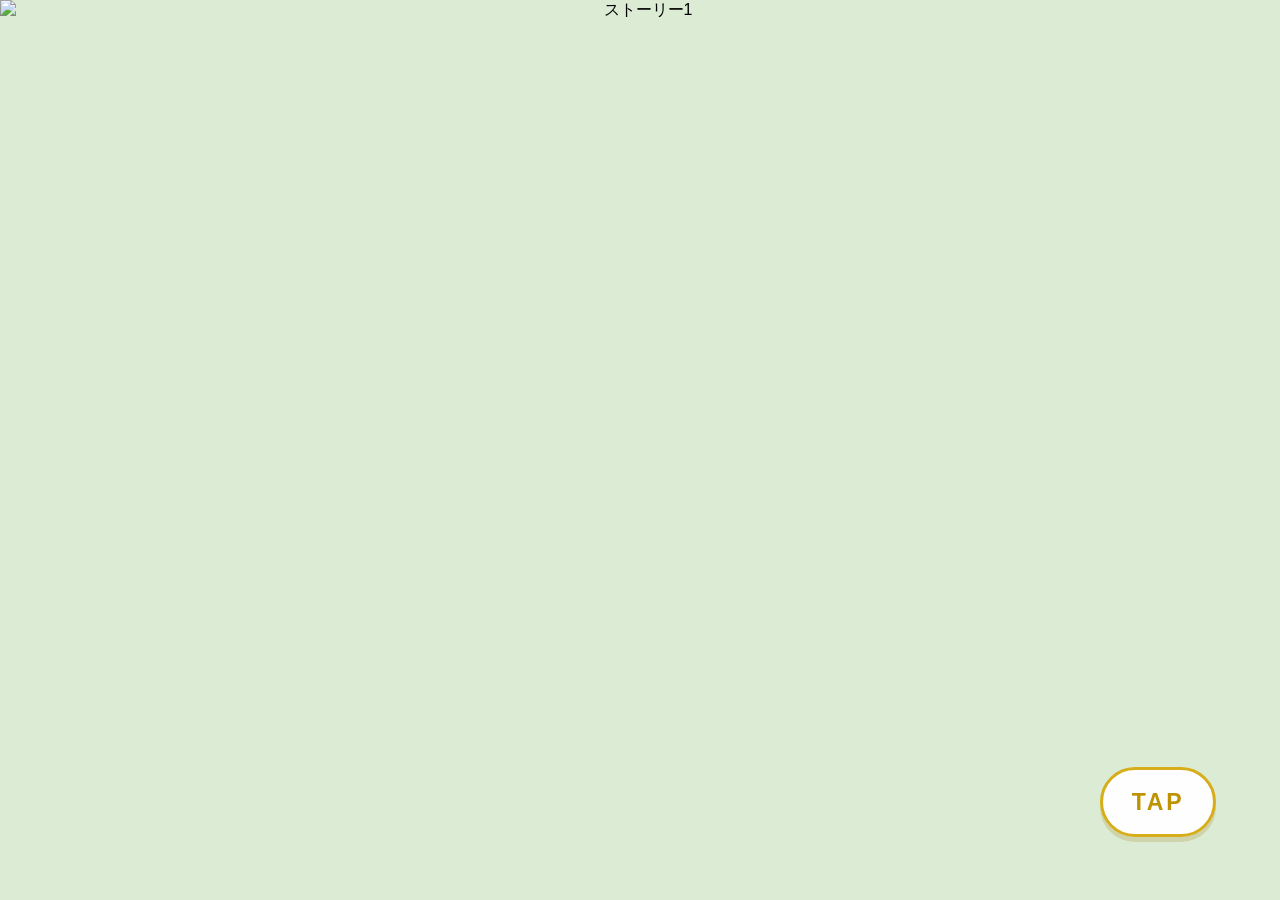
==== index.htm @ c11ceab6 "Add files via upload" ====
<!DOCTYPE html>
<html lang="ja">
<head>
  <meta charset="UTF-8">

  <meta
    name="viewport"
    content="width=device-width, initial-scale=1.0"
  >

  <meta
    name="description"
    content="動物たちと会社をつくるカードゲーム"
  >

  <title>どうぶつ会社づくりゲーム</title>

  <link
    rel="stylesheet"
    href="style.css"
  >
</head>

<body>

  <main id="app">


    <!-- ========================================
         1. ストーリー画面
    ========================================= -->

    <section
      id="storyScreen"
      class="screen active"
      aria-label="ゲームのストーリー"
    >

      <button
        id="storyNextButton"
        class="story-button"
        type="button"
        aria-label="次のストーリーへ進む"
      >

        <img
          id="storyImage"
          class="story-image"
          src="images/story-1.png"
          alt="ストーリー1"
        >

        <span
          id="storyActionButton"
          class="story-action-button"
        >
          TAP
        </span>

      </button>

    </section>


    <!-- ========================================
         2. プレイヤー人数選択画面
    ========================================= -->

    <section
      id="playerSelectScreen"
      class="screen player-select-screen"
      aria-labelledby="playerSelectTitle"
    >

      <div
        class="player-select-overlay"
        aria-hidden="true"
      ></div>

      <div class="player-select-content">

        <h1
          id="playerSelectTitle"
          class="player-select-title"
        >
          プレイヤー数を選択してください
        </h1>


        <div
          id="playerIcons"
          class="player-icons"
          aria-hidden="true"
        ></div>


        <p
          id="playerNumber"
          class="player-number"
          aria-live="polite"
        >
          2
        </p>


        <div class="player-stepper">

          <button
            id="minusButton"
            class="player-count-button"
            type="button"
            aria-label="プレイヤー人数を減らす"
          >
            －
          </button>

          <button
            id="plusButton"
            class="player-count-button"
            type="button"
            aria-label="プレイヤー人数を増やす"
          >
            ＋
          </button>

        </div>


        <button
          id="confirmPlayersButton"
          class="decision-button"
          type="button"
        >
          決定
        </button>

      </div>

    </section>


    <!-- ========================================
         3. 会社カード登録画面
    ========================================= -->

    <section
      id="companyScreen"
      class="screen registration-screen"
      aria-labelledby="companyRegisterTitle"
    >

      <div class="registration-container">


        <header class="registration-header">

          <p class="registration-step">
            COMPANY REGISTRATION
          </p>

          <h1
            id="companyRegisterTitle"
            class="registration-title"
          >
            会社カードを読み込んでください
          </h1>

          <p
            id="companyCurrentPlayer"
            class="current-player-label"
            aria-live="polite"
          >
            プレイヤー1
          </p>

        </header>


        <!-- プレイヤーごとの会社登録状況 -->

        <div
          id="companyList"
          class="company-list"
          aria-label="会社カードの登録状況"
        ></div>


        <!-- 読み取った会社カードのプレビュー -->

        <section
          id="companyPreviewArea"
          class="company-preview-area hidden"
          aria-labelledby="companyPreviewName"
        >

          <div class="company-preview-image-frame">

            <img
              id="companyPreviewImage"
              class="company-preview-image"
              src=""
              alt=""
            >

          </div>


          <div class="company-preview-info">

            <p class="company-preview-caption">
              読み取った会社
            </p>

            <h2
              id="companyPreviewName"
              class="company-preview-name"
            ></h2>

            <p
              id="companyPreviewIndustry"
              class="company-preview-industry"
            ></p>


            <div class="company-score-colors">

              <p class="company-score-colors-title">
                業績に反映されるスキル
              </p>

              <div
                id="companyScoreColorList"
                class="company-score-color-list"
              ></div>

            </div>

          </div>

        </section>


        <!-- NFC未接続時の仮読み取り -->

        <div class="prototype-control">

          <p class="prototype-note">
            NFC未接続時は、下のボタンで会社カードの読み取りを再現できます。
          </p>

          <button
            id="mockCompanyScanButton"
            class="scan-button"
            type="button"
          >
            会社カードを読み取る
          </button>

        </div>

      </div>

    </section>


    <!-- ========================================
         4. 社員カード登録画面
    ========================================= -->

    <section
      id="employeeScreen"
      class="screen registration-screen"
      aria-labelledby="employeeRegisterTitle"
    >

      <div class="registration-container">


        <header class="employee-header">

          <div class="employee-header-copy">

            <p class="registration-step">
              EMPLOYEE REGISTRATION
            </p>

            <h1
              id="employeeRegisterTitle"
              class="registration-title employee-title"
            >
              社員を登録してください
            </h1>

            <p
              id="employeeCurrentPlayer"
              class="current-player-label employee-player-label"
              aria-live="polite"
            >
              プレイヤー1
            </p>

          </div>


          <!-- 登録済み社員4人 -->

          <div
            id="employeeSlots"
            class="employee-slots"
            aria-label="登録済み社員"
          ></div>

        </header>


        <div class="employee-main">


          <!-- 社員画像プレビュー -->

          <section
            class="employee-preview-section"
            aria-labelledby="employeePreviewName"
          >

            <div class="employee-preview-circle">

              <img
                id="employeePreview"
                class="employee-preview-image is-empty"
                alt=""
              >

            </div>

            <p
              id="employeePreviewName"
              class="employee-preview-name"
              aria-live="polite"
            >
              社員カードを読み込んでください
            </p>

          </section>


          <!-- 社員情報 -->

          <section class="employee-controls">


            <div
              id="employeeSkillPreview"
              class="employee-skill-preview hidden"
            >

              <h2 class="employee-skill-title">
                社員の能力
              </h2>


              <div class="employee-company-score">

                <span class="employee-company-score-label">
                  この会社に加算される業績
                </span>

                <strong
                  id="employeeCompanyScore"
                  class="employee-company-score-value"
                >
                  ＋0pt
                </strong>

              </div>


              <div class="employee-skill-list">


                <!-- 赤：体力 -->

                <div
                  class="employee-skill-row"
                  data-skill-color="red"
                >

                  <span
                    class="skill-color-dot skill-color-dot--red"
                    aria-hidden="true"
                  ></span>

                  <span class="employee-skill-label">
                    体力
                  </span>

                  <div class="employee-skill-track">

                    <div
                      id="employeeSkillRedBar"
                      class="employee-skill-fill employee-skill-fill--red"
                    ></div>

                  </div>

                  <strong
                    id="employeeSkillRedValue"
                    class="employee-skill-value"
                  >
                    0
                  </strong>

                </div>


                <!-- 黄：コミュ力 -->

                <div
                  class="employee-skill-row"
                  data-skill-color="yellow"
                >

                  <span
                    class="skill-color-dot skill-color-dot--yellow"
                    aria-hidden="true"
                  ></span>

                  <span class="employee-skill-label">
                    コミュ力
                  </span>

                  <div class="employee-skill-track">

                    <div
                      id="employeeSkillYellowBar"
                      class="employee-skill-fill employee-skill-fill--yellow"
                    ></div>

                  </div>

                  <strong
                    id="employeeSkillYellowValue"
                    class="employee-skill-value"
                  >
                    0
                  </strong>

                </div>


                <!-- 青：知力 -->

                <div
                  class="employee-skill-row"
                  data-skill-color="blue"
                >

                  <span
                    class="skill-color-dot skill-color-dot--blue"
                    aria-hidden="true"
                  ></span>

                  <span class="employee-skill-label">
                    知力
                  </span>

                  <div class="employee-skill-track">

                    <div
                      id="employeeSkillBlueBar"
                      class="employee-skill-fill employee-skill-fill--blue"
                    ></div>

                  </div>

                  <strong
                    id="employeeSkillBlueValue"
                    class="employee-skill-value"
                  >
                    0
                  </strong>

                </div>


                <!-- ピンク：器用さ -->

                <div
                  class="employee-skill-row"
                  data-skill-color="pink"
                >

                  <span
                    class="skill-color-dot skill-color-dot--pink"
                    aria-hidden="true"
                  ></span>

                  <span class="employee-skill-label">
                    器用さ
                  </span>

                  <div class="employee-skill-track">

                    <div
                      id="employeeSkillPinkBar"
                      class="employee-skill-fill employee-skill-fill--pink"
                    ></div>

                  </div>

                  <strong
                    id="employeeSkillPinkValue"
                    class="employee-skill-value"
                  >
                    0
                  </strong>

                </div>

              </div>


              <!-- 食性・生息地・特性 -->

              <div
                id="employeeTraitList"
                class="employee-trait-list"
                aria-label="社員の属性"
              ></div>

            </div>


            <!-- 社員カード読み取り -->

            <button
              id="mockEmployeeScanButton"
              class="employee-scan-button"
              type="button"
            >
              社員カードを読み取る
            </button>


            <!-- 社員登録 -->

            <button
              id="registerEmployeeButton"
              class="employee-register-button"
              type="button"
              disabled
            >
              登録
            </button>


            <!-- 取り消し -->

            <button
              id="cancelEmployeeButton"
              class="employee-cancel-button"
              type="button"
            >
              取り消し
            </button>


            <!-- 会社登録完了 -->

            <button
              id="finishEmployeeButton"
              class="finish-employee-button hidden"
              type="button"
            >
              この会社の登録を完了
            </button>

          </section>

        </div>

      </div>

    </section>


    <!-- ========================================
         5. ゲーム画面
    ========================================= -->

    <section
      id="gameScreen"
      class="screen game-screen"
      aria-labelledby="gameTitle"
    >

      <div class="game-board">


        <!-- ヘッダー -->

        <header class="game-header">

          <div class="turn-display">

            <span class="turn-label">
              ターン
            </span>

            <strong
              id="turnDisplay"
              class="turn-number"
              aria-live="polite"
            >
              1/5
            </strong>

          </div>


          <h1
            id="gameTitle"
            class="game-title"
          >
            イベントカード
          </h1>


          <div
            class="game-header-space"
            aria-hidden="true"
          ></div>

        </header>


        <!-- メインエリア -->

        <div class="game-main-layout">


          <!-- イベントカード -->

          <section
            class="event-section"
            aria-labelledby="eventTitle"
          >

            <div class="event-card-frame">

              <img
                id="eventImage"
                class="event-card-image"
                src=""
                alt="イベントカード"
              >

            </div>


            <div class="event-control-area">

              <p class="event-current-label">
                CURRENT EVENT
              </p>

              <h2
                id="eventTitle"
                class="event-title"
              >
                イベント
              </h2>

              <p
                id="eventStatusText"
                class="event-status-text"
                aria-live="polite"
              >
                カードの内容を確認してください。
              </p>

              <button
                id="nextTurnButton"
                class="execute-event-button"
                type="button"
              >
                イベントを実行
              </button>

            </div>

          </section>


          <!-- ランキング -->

          <aside
            class="ranking-panel"
            aria-labelledby="rankingPanelTitle"
          >

            <h2
              id="rankingPanelTitle"
              class="ranking-main-title"
            >
              現在の状況
            </h2>


            <section class="ranking-section">

              <h3 class="ranking-title">
                業績ランキング
              </h3>

              <ol
                id="performanceRanking"
                class="ranking-list"
              ></ol>

            </section>


            <section class="ranking-section">

              <h3 class="ranking-title">
                ホワイト度ランキング
              </h3>

              <ol
                id="whiteRanking"
                class="ranking-list"
              ></ol>

            </section>


            <div
              id="gameAdvice"
              class="game-advice"
              aria-live="polite"
            >
              バランスの良い会社づくりを目指しましょう。
            </div>

          </aside>

        </div>


        <!-- 会社ごとの業績 -->

        <section
          id="companyStats"
          class="company-stats"
          aria-label="会社ごとの業績とホワイト度"
        ></section>

      </div>

    </section>


    <!-- ========================================
         6. 結果画面
    ========================================= -->

    <section
      id="resultScreen"
      class="screen result-screen"
      aria-labelledby="resultTitle"
    >

      <div class="result-container">

        <p class="result-subtitle">
          FINAL RESULT
        </p>

        <h1
          id="resultTitle"
          class="result-title"
        >
          ゲーム終了！
        </h1>

        <div
          id="resultRanking"
          class="result-ranking"
          aria-label="最終順位"
        ></div>

        <button
          id="restartButton"
          class="restart-button"
          type="button"
        >
          もう一度遊ぶ
        </button>

      </div>

    </section>

  </main>


  <!-- ========================================
       イベント選択モーダル
  ========================================= -->

  <div
    id="eventModal"
    class="event-modal hidden"
    role="dialog"
    aria-modal="true"
    aria-labelledby="eventModalTitle"
    aria-describedby="eventModalMessage"
  >

    <div class="event-modal-panel">

      <p
        id="eventModalCompany"
        class="event-modal-company"
      ></p>

      <h2
        id="eventModalTitle"
        class="event-modal-title"
      >
        イベント
      </h2>

      <p
        id="eventModalMessage"
        class="event-modal-message"
      ></p>


      <!-- イベント対象社員 -->

      <div
        id="eventModalEmployeePreview"
        class="event-modal-employee-preview hidden"
      >

        <img
          id="eventModalEmployeeImage"
          class="event-modal-employee-image"
          src=""
          alt=""
        >

        <div>

          <p
            id="eventModalEmployeeName"
            class="event-modal-employee-name"
          ></p>

          <p
            id="eventModalEmployeeDetail"
            class="event-modal-employee-detail"
          ></p>

        </div>

      </div>


      <!-- イベント選択肢 -->

      <div
        id="eventModalOptions"
        class="event-modal-options"
      ></div>

    </div>

  </div>


  <!-- ========================================
       社員交換モーダル
  ========================================= -->

  <div
    id="employeeExchangeModal"
    class="event-modal hidden"
    role="dialog"
    aria-modal="true"
    aria-labelledby="employeeExchangeTitle"
  >

    <div class="event-modal-panel">

      <h2
        id="employeeExchangeTitle"
        class="event-modal-title"
      >
        社員を交換
      </h2>

      <p
        id="employeeExchangeMessage"
        class="event-modal-message"
      ></p>

      <div
        id="employeeExchangeOptions"
        class="event-modal-options"
      ></div>

    </div>

  </div>


  <!-- ========================================
       確認モーダル
  ========================================= -->

  <div
    id="confirmModal"
    class="event-modal hidden"
    role="dialog"
    aria-modal="true"
    aria-labelledby="confirmModalTitle"
  >

    <div class="event-modal-panel confirm-modal-panel">

      <h2
        id="confirmModalTitle"
        class="event-modal-title"
      >
        確認
      </h2>

      <p
        id="confirmModalMessage"
        class="event-modal-message"
      ></p>

      <div class="confirm-modal-actions">

        <button
          id="confirmModalCancelButton"
          class="event-option-button"
          type="button"
        >
          キャンセル
        </button>

        <button
          id="confirmModalOkButton"
          class="event-option-button is-important"
          type="button"
        >
          決定
        </button>

      </div>

    </div>

  </div>


  <!-- ========================================
       NFCメッセージ
  ========================================= -->

  <div
    id="nfcMessage"
    class="nfc-message"
    role="status"
    aria-live="polite"
  ></div>


  <!-- JavaScript -->

  <script src="script.js"></script>

</body>
</html>
---- style.css ----
/* ========================================
   基本設定
======================================== */

* {
  box-sizing: border-box;
  margin: 0;
  padding: 0;
}

html,
body {
  width: 100%;
  min-height: 100%;
}

body {
  overflow-x: hidden;

  background: #dcebd3;
  color: #173b25;

  font-family:
    "Hiragino Kaku Gothic ProN",
    "Yu Gothic",
    "Meiryo",
    sans-serif;
}

button {
  border: none;
  font: inherit;
  cursor: pointer;
}

button:disabled {
  cursor: not-allowed;
  opacity: 0.45;
}

img {
  display: block;
  max-width: 100%;
}

#app {
  width: 100%;
  min-height: 100vh;
}

.screen {
  display: none;
  width: 100%;
  min-height: 100vh;
}

.screen.active {
  display: block;
}

.hidden {
  display: none !important;
}


/* ========================================
   ストーリー画面
======================================== */

#storyScreen {
  position: relative;
  overflow: hidden;
  background: #dcebd3;
}

.story-button {
  position: relative;

  display: block;

  width: 100%;
  height: 100vh;
  min-height: 600px;

  padding: 0;
  overflow: hidden;

  background: transparent;
}

.story-image {
  width: 100%;
  height: 100%;

  object-fit: cover;
  object-position: center;
}

.story-action-button {
  position: absolute;
  right: 5%;
  bottom: 7%;

  display: grid;
  place-items: center;

  min-width: 116px;
  height: 70px;
  padding: 0 24px;

  border: 3px solid #d7ad19;
  border-radius: 999px;

  background: rgba(255, 255, 255, 0.95);
  color: #be9200;

  font-size: 23px;
  font-weight: 800;
  letter-spacing: 0.12em;

  box-shadow:
    0 5px 0 rgba(154, 115, 0, 0.2);

  animation:
    storyButtonBlink
    1.4s
    ease-in-out
    infinite;
}

.story-action-button.is-start {
  min-width: 150px;
  font-size: 18px;
}

@keyframes storyButtonBlink {
  0%,
  100% {
    opacity: 1;
    transform: scale(1);
  }

  50% {
    opacity: 0.62;
    transform: scale(1.04);
  }
}


/* ========================================
   プレイヤー人数選択画面
======================================== */

.player-select-screen {
  position: relative;
  overflow: hidden;

  background-image:
    url("images/player-select-bg.png");

  background-position: center;
  background-repeat: no-repeat;
  background-size: cover;
}

.player-select-overlay {
  position: absolute;
  inset: 0;

  background:
    rgba(25, 68, 38, 0.34);
}

.player-select-content {
  position: relative;
  z-index: 1;

  display: flex;
  flex-direction: column;
  justify-content: center;
  align-items: center;

  min-height: 100vh;
  padding: 40px 20px;
}

.player-select-title {
  margin-bottom: 42px;

  color: #ffffff;

  font-size:
    clamp(25px, 3vw, 40px);

  font-weight: 900;
  text-align: center;

  text-shadow:
    0 3px 9px rgba(11, 48, 24, 0.5);
}

.player-icons {
  display: flex;
  justify-content: center;
  align-items: flex-end;
  gap: 8px;

  min-height: 80px;
  margin-bottom: 12px;
}

.player-icon {
  width:
    clamp(46px, 5vw, 64px);

  filter:
    brightness(0)
    invert(1)
    drop-shadow(
      0 2px 0 #2b6640
    );
}

.player-number {
  margin-bottom: 27px;

  color: #ffffff;

  font-size:
    clamp(64px, 7vw, 92px);

  font-weight: 900;
  line-height: 1;

  text-shadow:
    0 3px 9px rgba(11, 48, 24, 0.5);
}

.player-stepper {
  display: flex;
  gap: 28px;

  margin-bottom: 36px;
}

.player-count-button {
  display: grid;
  place-items: center;

  width:
    clamp(82px, 8vw, 106px);

  aspect-ratio: 1 / 1;

  border-radius: 50%;

  background: #378f59;
  color: #ffffff;

  font-size:
    clamp(46px, 5vw, 64px);

  font-weight: 300;
  line-height: 1;

  box-shadow:
    0 8px 0 rgba(15, 61, 32, 0.3);

  transition:
    transform 0.15s ease,
    background-color 0.15s ease;
}

.player-count-button:hover:not(:disabled) {
  background: #2d7d4d;
  transform: translateY(-2px);
}

.player-count-button:active:not(:disabled) {
  transform: translateY(2px);
}

.player-count-button:disabled {
  background:
    rgba(221, 230, 222, 0.8);

  color:
    rgba(255, 255, 255, 0.9);

  box-shadow: none;
}

.decision-button {
  min-width: 260px;
  padding: 18px 42px;

  border-radius: 999px;

  background: #075b2e;
  color: #ffffff;

  font-size: 23px;
  font-weight: 900;

  box-shadow:
    0 8px 0 rgba(15, 61, 32, 0.3);

  transition:
    transform 0.15s ease,
    background-color 0.15s ease;
}

.decision-button:hover {
  background: #064c27;
  transform: translateY(-2px);
}


/* ========================================
   登録画面共通
======================================== */

.registration-screen {
  background:
    linear-gradient(
      135deg,
      #2b8151 0%,
      #126036 55%,
      #084625 100%
    );
}

.registration-container {
  width: min(94%, 1180px);
  min-height: 100vh;

  margin: 0 auto;
  padding: 38px 20px 52px;
}

.registration-header {
  margin-bottom: 28px;
  text-align: center;
}

.registration-step {
  margin-bottom: 8px;

  color:
    rgba(255, 255, 255, 0.74);

  font-size: 12px;
  font-weight: 900;
  letter-spacing: 0.18em;
}

.registration-title {
  margin-bottom: 14px;

  color: #ffffff;

  font-size:
    clamp(27px, 4vw, 45px);

  font-weight: 900;
  text-align: center;
}

.current-player-label {
  width: fit-content;

  margin: 0 auto 28px;
  padding: 10px 22px;

  border-radius: 999px;

  background:
    rgba(255, 255, 255, 0.92);

  color: #165933;

  font-size: 17px;
  font-weight: 900;
}


/* ========================================
   会社登録画面
======================================== */

.company-list {
  display: grid;

  grid-template-columns:
    repeat(2, minmax(0, 1fr));

  gap: 18px;
}

.company-card {
  min-height: 135px;
  padding: 20px;

  border:
    3px solid
    rgba(255, 255, 255, 0.35);

  border-radius: 24px;

  background:
    rgba(255, 255, 255, 0.13);

  color: #ffffff;

  transition:
    transform 0.2s ease,
    background-color 0.2s ease,
    border-color 0.2s ease;
}

.company-card.is-current {
  border-color: #ffffff;

  background:
    rgba(5, 65, 31, 0.78);

  transform: scale(1.02);
}

.company-card.is-complete {
  background:
    rgba(5, 50, 25, 0.55);
}

.company-card-player {
  margin-bottom: 12px;

  font-size: 18px;
  font-weight: 900;
}

.company-card-name {
  min-height: 48px;
  padding: 13px 15px;

  border-radius: 14px;

  background:
    rgba(255, 255, 255, 0.94);

  color: #175534;

  font-size: 18px;
  font-weight: 900;
}

.company-card-name.is-unregistered {
  color: #86938a;
}


/* 会社カードプレビュー */

.company-preview-area {
  display: grid;

  grid-template-columns:
    minmax(280px, 0.82fr)
    minmax(0, 1fr);

  gap: 28px;

  margin-top: 28px;
  padding: 24px;

  border:
    3px solid
    rgba(255, 255, 255, 0.32);

  border-radius: 26px;

  background:
    rgba(255, 255, 255, 0.12);
}

.company-preview-image-frame {
  display: grid;
  place-items: center;

  min-height: 420px;
  padding: 12px;

  overflow: hidden;

  border-radius: 22px;

  background:
    rgba(255, 255, 255, 0.92);
}

.company-preview-image {
  width: 100%;
  height: 100%;
  max-height: 520px;

  object-fit: contain;
}

.company-preview-info {
  display: flex;
  flex-direction: column;
  justify-content: center;
}

.company-preview-caption {
  margin-bottom: 8px;

  color:
    rgba(255, 255, 255, 0.72);

  font-size: 13px;
  font-weight: 900;
  letter-spacing: 0.12em;
}

.company-preview-name {
  margin-bottom: 10px;

  color: #ffffff;

  font-size:
    clamp(24px, 3vw, 38px);

  font-weight: 900;
}

.company-preview-industry {
  width: fit-content;

  margin-bottom: 24px;
  padding: 8px 18px;

  border-radius: 999px;

  background:
    rgba(255, 255, 255, 0.92);

  color: #175734;

  font-size: 16px;
  font-weight: 900;
}

.company-score-colors {
  padding: 18px;

  border-radius: 18px;

  background:
    rgba(0, 40, 18, 0.32);
}

.company-score-colors-title {
  margin-bottom: 12px;

  color: #ffffff;

  font-size: 15px;
  font-weight: 900;
}

.company-score-color-list {
  display: flex;
  flex-wrap: wrap;
  gap: 12px;
}

.company-score-color-chip {
  display: flex;
  align-items: center;
  gap: 8px;

  padding: 10px 15px;

  border-radius: 999px;

  background:
    rgba(255, 255, 255, 0.94);

  color: #183c27;

  font-weight: 900;
}

.company-score-color-dot {
  width: 20px;
  height: 20px;
  flex-shrink: 0;

  border-radius: 50%;
}

.company-score-color-dot--red {
  background: #ef3d23;
}

.company-score-color-dot--pink {
  background: #d959a5;
}

.company-score-color-dot--yellow {
  background: #f0df22;
}

.company-score-color-dot--blue {
  background: #5869b6;
}


/* 仮NFC読み取り */

.prototype-control {
  margin-top: 28px;
  padding: 22px;

  border-radius: 24px;

  background:
    rgba(255, 255, 255, 0.12);

  text-align: center;
}

.prototype-note {
  margin-bottom: 14px;

  color:
    rgba(255, 255, 255, 0.9);

  font-size: 14px;
}

.scan-button {
  min-width: 260px;
  padding: 16px 28px;

  border-radius: 999px;

  background: #ffffff;
  color: #176038;

  font-size: 17px;
  font-weight: 900;

  transition:
    transform 0.15s ease,
    background-color 0.15s ease;
}

.scan-button:hover {
  background: #f2f7f3;
  transform: translateY(-2px);
}


/* ========================================
   社員登録画面
======================================== */

.employee-header {
  display: grid;

  grid-template-columns:
    minmax(0, 1fr) auto;

  align-items: center;
  gap: 24px;

  margin-bottom: 26px;
}

.employee-title {
  text-align: left;
}

.employee-player-label {
  margin-left: 0;
}


/* 登録済み社員スロット */

.employee-slots {
  display: flex;
  flex-wrap: nowrap;
  justify-content: flex-end;
  align-items: center;
  gap: 12px;

  max-width: 360px;
}

.employee-slot {
  display: flex;
  justify-content: center;
  align-items: center;

  width: 70px;
  height: 70px;
  min-width: 70px;
  min-height: 70px;
  flex: 0 0 70px;

  overflow: hidden;

  border:
    3px solid
    rgba(255, 255, 255, 0.82);

  border-radius: 50%;

  background: #a9b2a9;
}

.employee-slot.is-registered {
  background: #ffffff;
}

.employee-slot img {
  display: block;

  width: 100%;
  height: 100%;

  max-width: none;

  object-fit: contain;
  object-position: center;
}


/* 社員登録メイン */

.employee-main {
  display: grid;

  grid-template-columns:
    minmax(0, 1fr)
    minmax(340px, 0.68fr);

  align-items: center;
  gap: 48px;
}

.employee-preview-section {
  min-width: 0;
  text-align: center;
}

.employee-preview-circle {
  display: flex;
  justify-content: center;
  align-items: center;

  width: min(100%, 500px);
  aspect-ratio: 1 / 1;

  margin: 0 auto 16px;

  overflow: hidden;

  border:
    8px solid
    rgba(255, 255, 255, 0.42);

  border-radius: 50%;

  background:
    radial-gradient(
      circle,
      #fff8c8 0%,
      #ffea86 70%,
      #f1d052 100%
    );
}

.employee-preview-image {
  display: block;

  width: 58%;
  height: 58%;

  max-width: none;

  object-fit: contain;
  object-position: center;

  transform: translateY(10px);
}

.employee-preview-image.is-empty {
  display: none;
}

.employee-preview-name {
  min-height: 56px;
  padding: 15px;

  border-radius: 17px;

  background:
    rgba(255, 255, 255, 0.94);

  color: #175734;

  font-size: 18px;
  font-weight: 900;
  text-align: center;
}

.employee-controls {
  display: flex;
  flex-direction: column;
  gap: 14px;
}


/* 社員スキル表示 */

.employee-skill-preview {
  padding: 18px;

  border:
    2px solid
    rgba(255, 255, 255, 0.32);

  border-radius: 20px;

  background:
    rgba(0, 40, 18, 0.3);
}

.employee-skill-title {
  margin-bottom: 12px;

  color: #ffffff;

  font-size: 18px;
  font-weight: 900;
}

.employee-company-score {
  display: flex;
  justify-content: space-between;
  align-items: center;

  margin-bottom: 18px;
  padding: 12px 14px;

  border-radius: 14px;

  background:
    rgba(255, 255, 255, 0.95);

  color: #175734;
}

.employee-company-score-label {
  font-size: 14px;
  font-weight: 900;
}

.employee-company-score-value {
  font-size: 23px;
  font-weight: 900;
}

.employee-skill-list {
  display: flex;
  flex-direction: column;
  gap: 11px;
}

.employee-skill-row {
  display: grid;

  grid-template-columns:
    18px
    62px
    minmax(0, 1fr)
    26px;

  align-items: center;
  gap: 8px;
}

.skill-color-dot {
  width: 16px;
  height: 16px;
  flex-shrink: 0;

  border-radius: 50%;
}

.skill-color-dot--red {
  background: #ef3d23;
}

.skill-color-dot--yellow {
  background: #f0df22;
}

.skill-color-dot--blue {
  background: #5869b6;
}

.skill-color-dot--pink {
  background: #d959a5;
}

.employee-skill-label,
.employee-skill-value {
  color: #ffffff;

  font-size: 13px;
  font-weight: 900;
}

.employee-skill-value {
  text-align: right;
}

.employee-skill-track {
  height: 12px;

  overflow: hidden;

  border:
    1px solid
    rgba(255, 255, 255, 0.45);

  border-radius: 999px;

  background:
    rgba(255, 255, 255, 0.18);
}

.employee-skill-fill {
  width: 0;
  height: 100%;

  border-radius: inherit;

  transition:
    width 0.35s ease;
}

.employee-skill-fill--red {
  background: #ef3d23;
}

.employee-skill-fill--yellow {
  background: #f0df22;
}

.employee-skill-fill--blue {
  background: #5869b6;
}

.employee-skill-fill--pink {
  background: #d959a5;
}

.employee-trait-list {
  display: flex;
  flex-wrap: wrap;
  gap: 8px;

  margin-top: 16px;
}

.employee-trait-chip {
  padding: 7px 11px;

  border-radius: 999px;

  background:
    rgba(255, 255, 255, 0.9);

  color: #175734;

  font-size: 12px;
  font-weight: 900;
}


/* 社員登録ボタン */

.employee-scan-button,
.employee-register-button,
.employee-cancel-button,
.finish-employee-button {
  width: 100%;
  padding: 17px 20px;

  border-radius: 18px;

  font-size: 17px;
  font-weight: 900;

  transition:
    transform 0.15s ease,
    background-color 0.15s ease;
}

.employee-scan-button {
  background: #ffffff;
  color: #176038;
}

.employee-register-button {
  background: #063e21;
  color: #ffffff;
}

.employee-cancel-button {
  border:
    2px solid
    rgba(255, 255, 255, 0.9);

  background: transparent;
  color: #ffffff;
}

.finish-employee-button {
  background: #f1d459;
  color: #194d2d;
}

.employee-scan-button:hover:not(:disabled),
.employee-register-button:hover:not(:disabled),
.employee-cancel-button:hover:not(:disabled),
.finish-employee-button:hover:not(:disabled) {
  transform: translateY(-2px);
}

.employee-scan-button:hover:not(:disabled) {
  background: #f1f6f2;
}

.employee-register-button:hover:not(:disabled) {
  background: #052f19;
}

.employee-cancel-button:hover:not(:disabled) {
  background:
    rgba(255, 255, 255, 0.12);
}

.finish-employee-button:hover:not(:disabled) {
  background: #e6c749;
}


/* ========================================
   ゲーム画面
======================================== */

.game-screen {
  width: 100%;
  height: 100vh;
  min-height: 100vh;

  padding: 10px;
  overflow: hidden;

  background:
    linear-gradient(
      135deg,
      #063e21 0%,
      #0d5d33 48%,
      #032f19 100%
    );
}

.game-board {
  display: grid;

  grid-template-rows:
    auto
    minmax(0, 1fr)
    minmax(170px, 29vh);

  gap: 10px;

  width: 100%;
  max-width: 1500px;

  height:
    calc(100vh - 20px);

  margin: 0 auto;
  padding: 13px;

  overflow: hidden;

  border:
    2px solid
    rgba(255, 255, 255, 0.38);

  border-radius: 24px;

  background:
    rgba(7, 66, 34, 0.9);
}

.game-header {
  display: grid;

  grid-template-columns:
    150px
    minmax(0, 1fr)
    150px;

  align-items: center;

  min-height: 46px;
}

.turn-display {
  display: flex;
  align-items: center;
  gap: 8px;

  width: fit-content;
  padding: 7px 14px;

  border:
    2px solid
    rgba(255, 255, 255, 0.65);

  border-radius: 999px;

  background:
    rgba(255, 255, 255, 0.12);
}

.turn-label,
.turn-number,
.game-title {
  color: #ffffff;
}

.turn-label {
  font-size: 13px;
  font-weight: 900;
}

.turn-number {
  font-size: 19px;
}

.game-title {
  font-size:
    clamp(23px, 2.7vw, 36px);

  font-weight: 900;
  text-align: center;
}


/* ゲーム画面上段 */

.game-main-layout {
  display: grid;

  grid-template-columns:
    minmax(0, 1.7fr)
    minmax(320px, 0.8fr);

  gap: 11px;

  min-height: 0;
  overflow: hidden;
}

.event-section {
  display: grid;

  grid-template-columns:
    minmax(0, 1fr)
    minmax(205px, 0.36fr);

  align-items: stretch;
  gap: 10px;

  min-height: 0;
  padding: 11px;

  overflow: hidden;

  border:
    2px solid
    rgba(255, 255, 255, 0.34);

  border-radius: 20px;

  background:
    rgba(4, 49, 25, 0.68);
}

.event-card-frame {
  display: grid;
  place-items: center;

  min-height: 0;
  padding: 8px;

  overflow: hidden;

  border:
    4px solid
    rgba(255, 255, 255, 0.9);

  border-radius: 17px;

  background: #d9ed9f;
}

.event-card-image {
  width: 100%;
  height: 100%;

  object-fit: contain;
}

.event-control-area {
  display: flex;
  flex-direction: column;
  justify-content: center;
  gap: 16px;
}

.event-current-label {
  color:
    rgba(255, 255, 255, 0.62);

  font-size: 11px;
  font-weight: 900;
  letter-spacing: 0.16em;
  text-align: center;
}

.event-title {
  color: #ffffff;

  font-size:
    clamp(18px, 1.8vw, 25px);

  font-weight: 900;
  text-align: center;
}

.event-status-text {
  color:
    rgba(255, 255, 255, 0.85);

  font-size: 13px;
  font-weight: 700;
  line-height: 1.7;
  text-align: center;
}

.execute-event-button {
  width: 100%;
  padding: 13px 14px;

  border:
    2px solid
    rgba(255, 255, 255, 0.65);

  border-radius: 999px;

  background: #13804a;
  color: #ffffff;

  font-size: 15px;
  font-weight: 900;

  box-shadow:
    0 5px 0 rgba(0, 26, 12, 0.35);

  transition:
    transform 0.15s ease,
    background-color 0.15s ease;
}

.execute-event-button:hover:not(:disabled) {
  background: #0f6c3e;
  transform: translateY(-2px);
}


/* ========================================
   ランキング
======================================== */

.ranking-panel {
  min-width: 0;
  min-height: 0;
  padding: 13px;

  overflow: hidden;

  border:
    2px solid
    rgba(255, 255, 255, 0.34);

  border-radius: 20px;

  background:
    rgba(4, 49, 25, 0.68);
}

.ranking-main-title,
.ranking-title {
  color: #ffffff;
}

.ranking-main-title {
  margin-bottom: 8px;

  font-size: 19px;
  font-weight: 900;
}

.ranking-section + .ranking-section {
  margin-top: 9px;
}

.ranking-title {
  margin-bottom: 5px;

  font-size: 13px;
  font-weight: 900;
}

.ranking-list {
  display: flex;
  flex-direction: column;
  gap: 4px;

  list-style: none;
}

.ranking-item {
  display: grid;

  grid-template-columns:
    minmax(0, 1fr) auto;

  align-items: center;
  gap: 6px;

  min-width: 0;
  min-height: 31px;

  padding: 5px 8px;

  border-radius: 9px;

  background:
    rgba(255, 255, 255, 0.13);

  color: #ffffff;
}

.ranking-item:first-child {
  background: #e4c64f;
  color: #173f27;
}

.ranking-company-name {
  min-width: 0;

  overflow: hidden;

  font-size: 11px;
  font-weight: 900;

  white-space: nowrap;
  text-overflow: ellipsis;
}

.ranking-value {
  max-width: 130px;

  overflow: visible;

  font-size: 11px;
  font-weight: 900;

  letter-spacing: -1px;
  white-space: nowrap;
}

.game-advice {
  margin-top: 8px;
  padding: 8px;

  border-radius: 11px;

  background:
    rgba(255, 255, 255, 0.13);

  color: #ffffff;

  font-size: 11px;
  font-weight: 700;
  line-height: 1.45;
}


/* ========================================
   会社別ステータス
======================================== */

.company-stats {
  display: grid;

  grid-template-columns:
    repeat(4, minmax(0, 1fr));

  gap: 9px;

  min-height: 0;
  margin: 0;

  overflow: hidden;
}

.company-stats.company-count-2 {
  grid-template-columns:
    repeat(2, minmax(0, 1fr));
}

.company-stats.company-count-3 {
  grid-template-columns:
    repeat(3, minmax(0, 1fr));
}

.company-stats.company-count-4 {
  grid-template-columns:
    repeat(4, minmax(0, 1fr));
}

.company-stat-card {
  min-width: 0;
  min-height: 0;

  padding: 11px 12px;

  overflow: visible;

  border:
    2px solid
    rgba(255, 255, 255, 0.35);

  border-radius: 17px;

  background:
    rgba(4, 49, 25, 0.68);
}

.company-stat-header {
  display: grid;

  grid-template-columns:
    minmax(0, 1fr)
    minmax(76px, auto);

  align-items: center;
  gap: 6px;

  width: 100%;
  min-width: 0;

  margin-bottom: 10px;
}

.company-stat-name {
  min-width: 0;

  overflow: hidden;

  color: #ffffff;

  font-size:
    clamp(12px, 1.25vw, 17px);

  font-weight: 900;

  white-space: nowrap;
  text-overflow: ellipsis;
}

.company-white-stars {
  display: block;

  width: 100%;
  max-width: 120px;

  overflow: visible;

  color: #ffffff;

  font-size:
    clamp(12px, 1.1vw, 18px);

  font-weight: 900;
  letter-spacing: -1px;
  line-height: 1;

  text-align: right;
  white-space: nowrap;
}

.company-bars {
  display: flex;
  flex-direction: column;
  gap: 10px;
}

.stat-row {
  display: grid;

  grid-template-columns:
    72px
    minmax(0, 1fr)
    38px;

  align-items: center;
  gap: 7px;

  min-width: 0;
}

.stat-label,
.stat-value {
  color: #ffffff;
  font-weight: 900;
}

.stat-label {
  font-size: 12px;
}

.stat-value {
  font-size: 13px;
  text-align: right;
}

.stat-bar-track {
  position: relative;

  height: 17px;

  overflow: hidden;

  border-radius: 999px;

  background:
    rgba(255, 255, 255, 0.23);
}

.stat-bar-fill {
  height: 100%;

  border-radius: inherit;

  background:
    linear-gradient(
      90deg,
      #3aba70,
      #95e0ae
    );

  transition:
    width 0.7s ease;
}

.bar-change-layer {
  position: absolute;
  top: 0;
  bottom: 0;

  z-index: 2;

  pointer-events: none;

  animation:
    changeBlink
    0.55s
    ease-in-out
    3;
}

.bar-change-layer.is-plus {
  background:
    rgba(255, 232, 68, 0.96);
}

.bar-change-layer.is-minus {
  background:
    rgba(255, 92, 92, 0.94);
}

@keyframes changeBlink {
  0%,
  100% {
    opacity: 1;
  }

  50% {
    opacity: 0.2;
  }
}


/* ========================================
   結果画面
======================================== */

.result-screen {
  padding: 28px 20px;

  background:
    linear-gradient(
      135deg,
      #0a542e 0%,
      #14713f 50%,
      #063e22 100%
    );
}

.result-container {
  width: min(92%, 950px);
  margin: 0 auto;
  padding: 40px 28px;

  border:
    3px solid
    rgba(255, 255, 255, 0.46);

  border-radius: 34px;

  background:
    rgba(4, 48, 25, 0.78);

  text-align: center;
}

.result-subtitle,
.result-title {
  color: #ffffff;
}

.result-subtitle {
  margin-bottom: 7px;

  font-size: 14px;
  font-weight: 900;
  letter-spacing: 0.18em;
}

.result-title {
  margin-bottom: 28px;

  font-size:
    clamp(38px, 6vw, 68px);

  font-weight: 900;
}

.result-ranking {
  display: flex;
  flex-direction: column;
  gap: 13px;

  margin-bottom: 29px;

  text-align: left;
}

.result-item {
  display: grid;

  grid-template-columns:
    70px
    minmax(0, 1fr)
    minmax(220px, auto);

  align-items: center;
  gap: 14px;

  min-width: 0;
  padding: 17px 20px;

  border-radius: 19px;

  background:
    rgba(255, 255, 255, 0.13);

  color: #ffffff;
}

.result-item:first-child {
  background: #e2c44f;
  color: #153b24;
}

.result-rank {
  font-size: 21px;
  font-weight: 900;
}

.result-company {
  min-width: 0;

  overflow: hidden;

  font-size: 18px;
  font-weight: 900;

  white-space: nowrap;
  text-overflow: ellipsis;
}

.result-score {
  overflow: visible;

  font-size: 16px;
  font-weight: 900;
  text-align: right;
}

.result-score small {
  display: block;

  max-width: 100%;

  overflow: visible;

  font-size: 12px;
  line-height: 1.8;

  letter-spacing: -0.4px;
  white-space: nowrap;
}

.restart-button {
  min-width: 240px;
  padding: 17px 30px;

  border:
    2px solid
    rgba(255, 255, 255, 0.5);

  border-radius: 999px;

  background: #14814b;
  color: #ffffff;

  font-size: 17px;
  font-weight: 900;

  transition:
    transform 0.15s ease,
    background-color 0.15s ease;
}

.restart-button:hover {
  background: #0f6b3e;
  transform: translateY(-2px);
}


/* ========================================
   イベントモーダル
======================================== */

.event-modal {
  position: fixed;
  z-index: 10000;
  inset: 0;

  display: grid;
  place-items: center;

  padding: 24px;

  background:
    rgba(0, 28, 13, 0.74);

  backdrop-filter: blur(5px);
}

.event-modal.hidden {
  display: none;
}

.event-modal-panel {
  width: min(92vw, 650px);
  max-height: 88vh;

  padding: 28px;

  overflow-y: auto;

  border:
    3px solid
    rgba(255, 255, 255, 0.55);

  border-radius: 28px;

  background:
    linear-gradient(
      145deg,
      #0d5c34 0%,
      #073f23 100%
    );

  color: #ffffff;

  box-shadow:
    0 22px 60px rgba(0, 24, 10, 0.4);
}

.event-modal-company {
  margin-bottom: 7px;

  color:
    rgba(255, 255, 255, 0.66);

  font-size: 13px;
  font-weight: 900;
  text-align: center;
}

.event-modal-title {
  margin-bottom: 14px;

  font-size:
    clamp(23px, 3vw, 32px);

  font-weight: 900;
  text-align: center;
}

.event-modal-message {
  margin-bottom: 22px;

  font-size: 16px;
  font-weight: 700;
  line-height: 1.8;
  white-space: pre-line;
}

.event-modal-options {
  display: flex;
  flex-direction: column;
  gap: 12px;
}

.event-option-button {
  width: 100%;
  padding: 15px 18px;

  border:
    2px solid
    rgba(255, 255, 255, 0.4);

  border-radius: 17px;

  background:
    rgba(255, 255, 255, 0.13);

  color: #ffffff;

  font-size: 15px;
  font-weight: 900;
  line-height: 1.5;
  text-align: left;

  transition:
    transform 0.15s ease,
    background-color 0.15s ease;
}

.event-option-button:hover {
  background:
    rgba(255, 255, 255, 0.23);

  transform: translateY(-2px);
}

.event-option-button.is-important {
  background: #e5c24c;
  color: #153c24;
}

.event-option-button.is-danger {
  background: #a73c3c;
}

.event-modal-employee-preview {
  display: grid;

  grid-template-columns:
    90px
    minmax(0, 1fr);

  align-items: center;
  gap: 16px;

  margin-bottom: 20px;
  padding: 14px;

  border-radius: 18px;

  background:
    rgba(255, 255, 255, 0.12);
}

.event-modal-employee-image {
  width: 90px;
  height: 90px;

  border-radius: 50%;

  background: #ffffff;

  object-fit: contain;
}

.event-modal-employee-name {
  margin-bottom: 5px;

  font-size: 18px;
  font-weight: 900;
}

.event-modal-employee-detail {
  color:
    rgba(255, 255, 255, 0.78);

  font-size: 13px;
  font-weight: 700;
  line-height: 1.6;
}

.confirm-modal-actions {
  display: grid;

  grid-template-columns:
    repeat(2, minmax(0, 1fr));

  gap: 12px;
}


/* ========================================
   NFCメッセージ
======================================== */

.nfc-message {
  position: fixed;
  z-index: 11000;

  left: 50%;
  bottom: 30px;

  width:
    min(
      calc(100% - 32px),
      450px
    );

  padding: 17px 22px;

  border:
    3px solid #62b27e;

  border-radius: 18px;

  background: #ffffff;
  color: #165532;

  font-size: 16px;
  font-weight: 900;
  text-align: center;

  opacity: 0;
  pointer-events: none;

  transform:
    translate(-50%, 25px);

  transition:
    opacity 0.25s ease,
    transform 0.25s ease;
}

.nfc-message.is-visible {
  opacity: 1;

  transform:
    translate(-50%, 0);
}

.nfc-message--success {
  border-color: #d9b63a;
}

.nfc-message--error {
  border-color: #dd655b;
  color: #9c312c;
}


/* ========================================
   高さが低いPC画面
======================================== */

@media (max-height: 760px) and (min-width: 921px) {
  .game-screen {
    padding: 6px;
  }

  .game-board {
    height:
      calc(100vh - 12px);

    padding: 8px;

    grid-template-rows:
      auto
      minmax(0, 1fr)
      minmax(145px, 27vh);
  }

  .game-header {
    min-height: 37px;
  }

  .event-section,
  .ranking-panel {
    padding: 8px;
  }

  .ranking-item {
    min-height: 26px;
    padding: 3px 6px;
  }

  .game-advice {
    margin-top: 5px;
    padding: 6px;
  }

  .company-stat-card {
    padding: 8px;
  }

  .company-stat-header {
    margin-bottom: 7px;
  }

  .company-bars {
    gap: 7px;
  }

  .employee-preview-circle {
    width: min(100%, 400px);
  }

  .employee-preview-image {
    width: 54%;
    height: 54%;
  }

  .company-preview-image-frame {
    min-height: 340px;
  }
}


/* ========================================
   タブレット
======================================== */

@media (max-width: 920px) {
  .company-preview-area {
    grid-template-columns: 1fr;
  }

  .employee-header {
    grid-template-columns: 1fr;
  }

  .employee-title {
    text-align: center;
  }

  .employee-player-label {
    margin-left: auto;
  }

  .employee-slots {
    justify-content: center;

    width: 100%;
    max-width: none;
  }

  .employee-main {
    grid-template-columns: 1fr;
  }

  .game-screen {
    height: auto;
    min-height: 100vh;

    overflow: auto;
  }

  .game-board {
    height: auto;
    min-height: 100vh;

    overflow: visible;
  }

  .game-main-layout {
    grid-template-columns: 1fr;
  }

  .company-stats,
  .company-stats.company-count-2,
  .company-stats.company-count-3,
  .company-stats.company-count-4 {
    grid-template-columns:
      repeat(2, minmax(0, 1fr));
  }
}


/* ========================================
   スマートフォン
======================================== */

@media (max-width: 650px) {
  .story-button,
  .story-image {
    height: 100svh;
  }

  .story-action-button {
    right: 5%;
    bottom: 6%;

    min-width: 94px;
    height: 58px;

    font-size: 19px;
  }

  .player-select-title {
    margin-bottom: 30px;

    font-size: 25px;
  }

  .company-list {
    grid-template-columns: 1fr;
  }

  .company-preview-image-frame {
    min-height: 360px;
  }

  .employee-header {
    grid-template-columns: 1fr;
  }

  .employee-title {
    text-align: center;
  }

  .employee-player-label {
    margin-left: auto;
  }

  .employee-slots {
    justify-content: center;
    gap: 8px;

    max-width: none;
  }

  .employee-slot {
    width: 58px;
    height: 58px;
    min-width: 58px;
    min-height: 58px;
    flex-basis: 58px;
  }

  .employee-main {
    gap: 30px;
  }

  .employee-preview-circle {
    width: min(100%, 360px);
  }

  .employee-preview-image {
    width: 57%;
    height: 57%;

    transform: translateY(8px);
  }

  .game-header {
    grid-template-columns: 1fr;
    gap: 8px;
  }

  .turn-display {
    margin: 0 auto;
  }

  .game-header-space {
    display: none;
  }

  .event-section {
    grid-template-columns: 1fr;
  }

  .event-card-frame {
    min-height: 270px;
  }

  .company-stats,
  .company-stats.company-count-2,
  .company-stats.company-count-3,
  .company-stats.company-count-4 {
    grid-template-columns: 1fr;
  }

  .result-item {
    grid-template-columns:
      48px
      minmax(0, 1fr);
  }

  .result-score {
    grid-column: 2;
    text-align: left;
  }

  .event-modal-panel {
    padding: 20px;
  }

  .event-modal-employee-preview {
    grid-template-columns: 70px 1fr;
  }

  .event-modal-employee-image {
    width: 70px;
    height: 70px;
  }

  .confirm-modal-actions {
    grid-template-columns: 1fr;
  }
}


/* ========================================
   アニメーション軽減
======================================== */

@media (prefers-reduced-motion: reduce) {
  *,
  *::before,
  *::after {
    animation-duration:
      0.01ms !important;

    animation-iteration-count:
      1 !important;

    transition-duration:
      0.01ms !important;

    scroll-behavior:
      auto !important;
  }
}
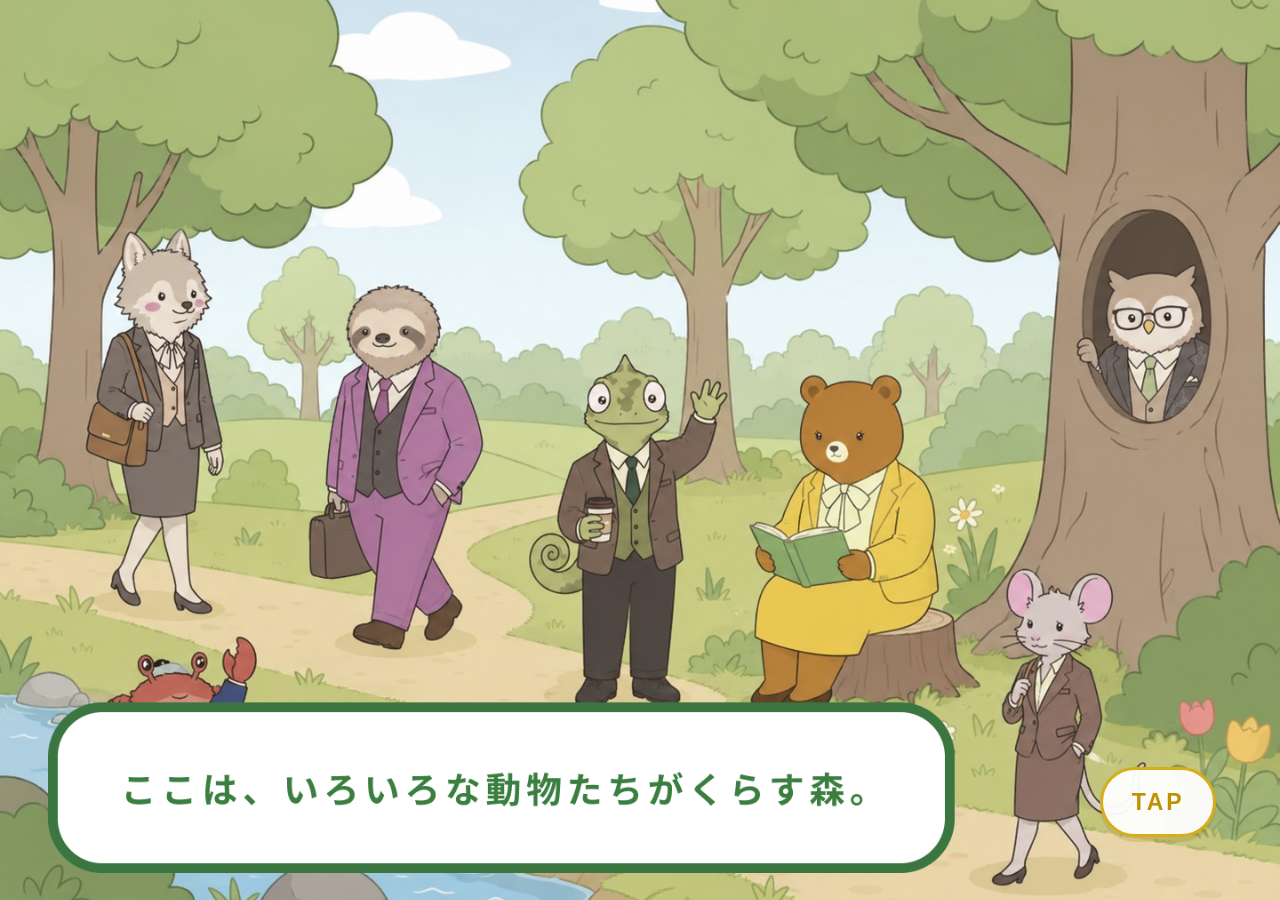
==== commit d17560b2: "Add files via upload" ====
--- a/index.htm
+++ b/index.htm
@@ -982,6 +982,9 @@
 
   <!-- JavaScript -->
 
+  <!-- 共有カードデータ → UID対応DB層 → ゲーム本体 の順で読み込む -->
+  <script src="game-data.js"></script>
+  <script src="card-db.js"></script>
   <script src="script.js"></script>
 
 </body>
